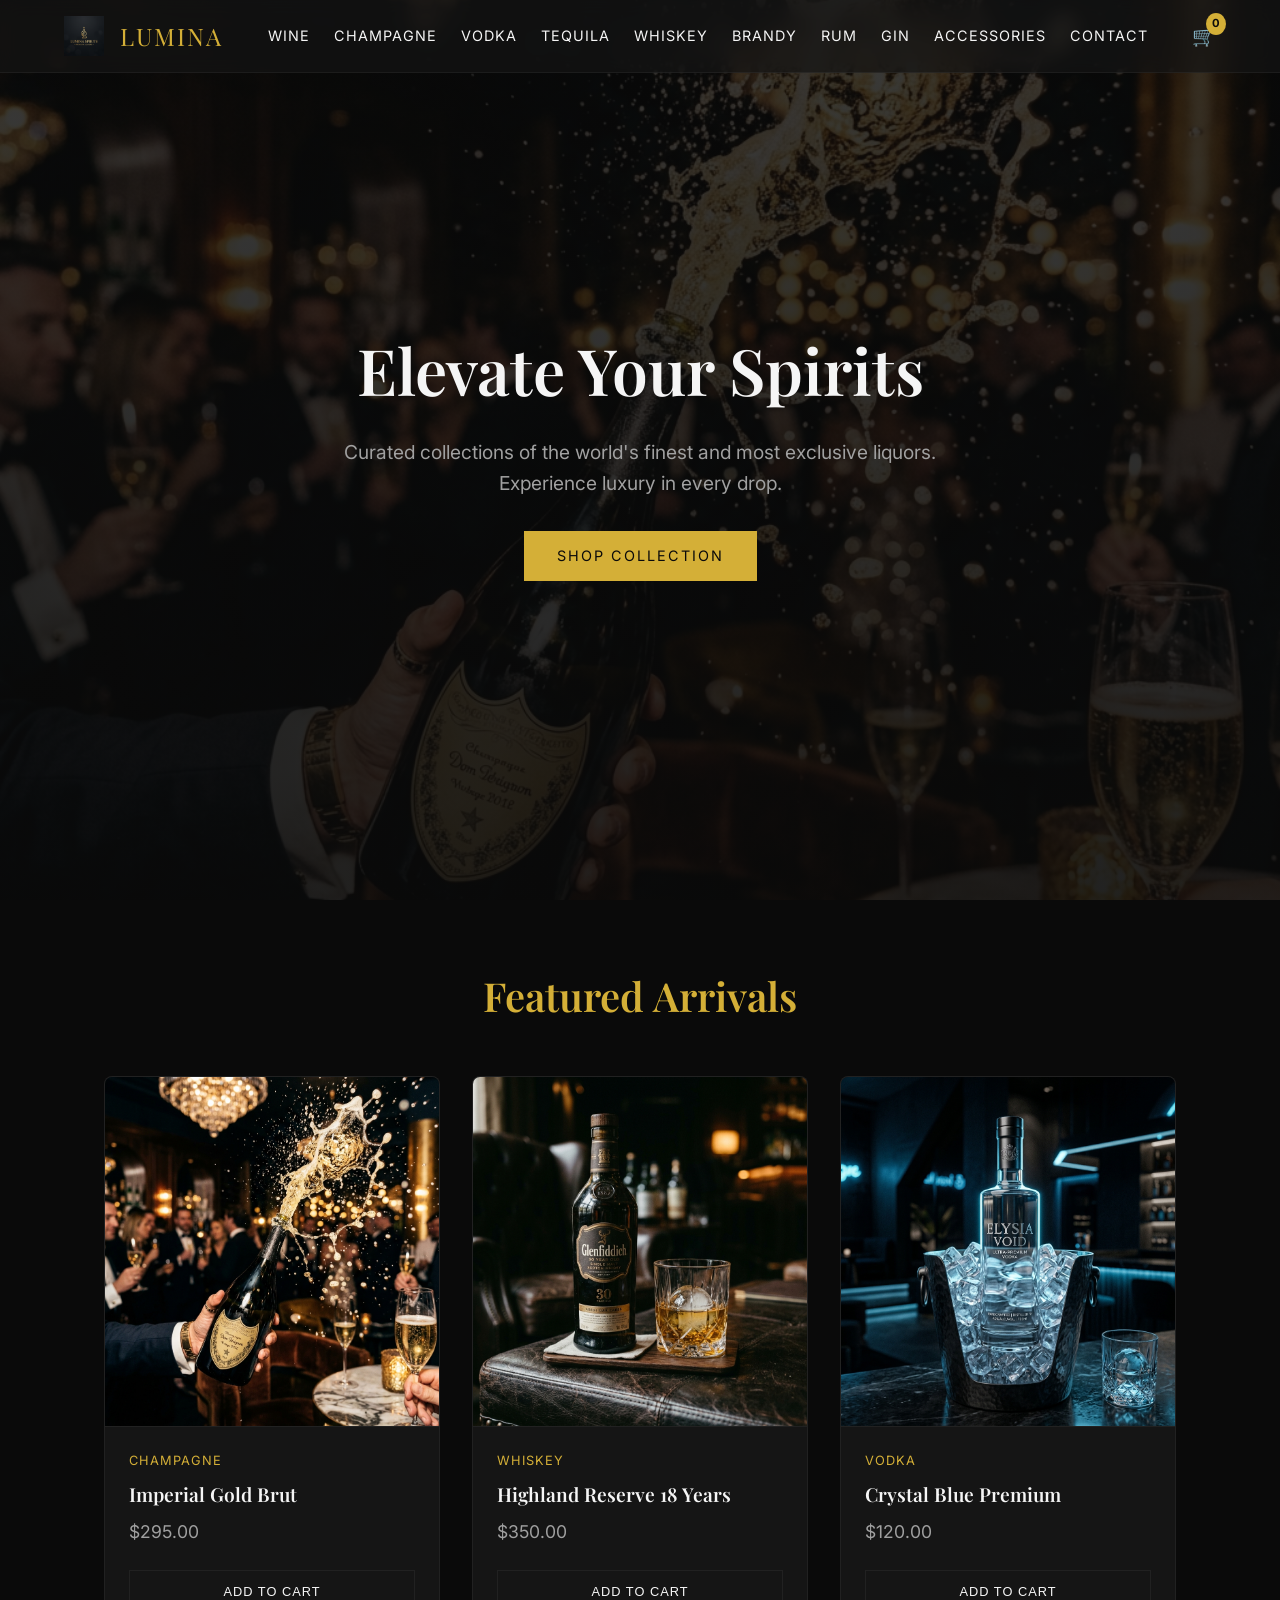
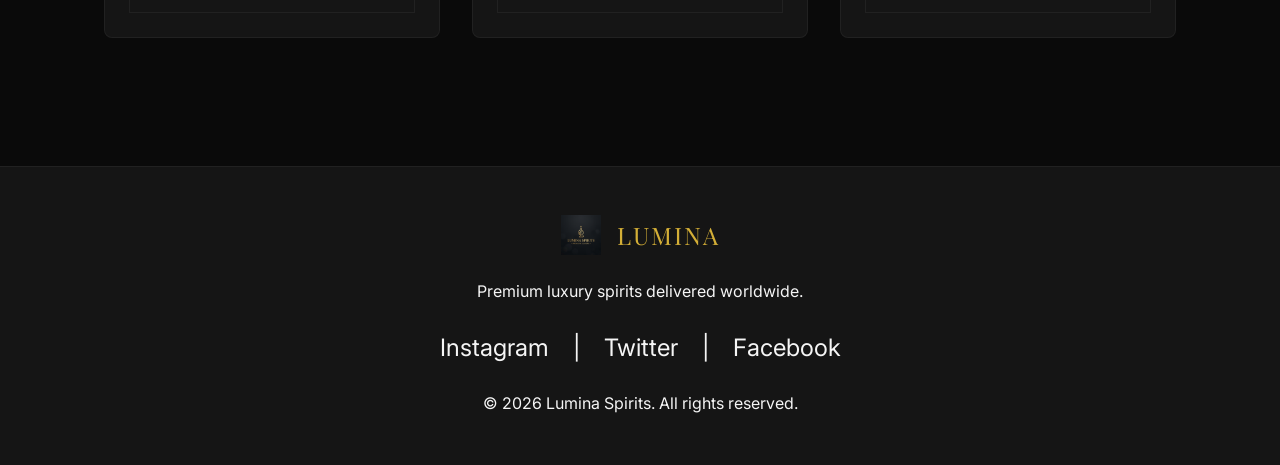
==== index.html @ 1b57c8b4 "Add files via upload" ====
<!DOCTYPE html>
<html lang="en">
<head>
    <meta charset="UTF-8">
    <meta name="viewport" content="width=device-width, initial-scale=1.0">
    <title>Lumina Spirits | Premium Liquor Store</title>
    <meta name="description" content="Discover Lumina Spirits, your ultimate destination for premium wine, champagne, whiskey, vodka, and other luxury spirits.">
    <link rel="stylesheet" href="index.css">
</head>
<body>
    <nav class="navbar">
        <a href="index.html" class="nav-brand">
            <img src="assets/images/liquor_logo.png" alt="Lumina Spirits">
            <span>LUMINA</span>
        </a>
        <ul class="nav-links">
            <li><a href="wine.html">Wine</a></li>
            <li><a href="champagne.html">Champagne</a></li>
            <li><a href="vodka.html">Vodka</a></li>
            <li><a href="tequila.html">Tequila</a></li>
            <li><a href="whiskey.html">Whiskey</a></li>
            <li><a href="brandy.html">Brandy</a></li>
            <li><a href="rum.html">Rum</a></li>
            <li><a href="gin.html">Gin</a></li>
            <li><a href="accessories.html">Accessories</a></li>
            <li><a href="contact.html">Contact</a></li>
        </ul>
        <div class="nav-icons">
            <div class="cart-icon">🛒<span class="cart-count">0</span></div>
        </div>
    </nav>

    <header class="hero">
        <div class="hero-content">
            <h1>Elevate Your Spirits</h1>
            <p>Curated collections of the world's finest and most exclusive liquors. Experience luxury in every drop.</p>
            <a href="whiskey.html" class="btn btn-primary">Shop Collection</a>
        </div>
    </header>

    <section class="container">
        <h2 class="section-title animate-on-scroll">Featured Arrivals</h2>
        <div class="product-grid">
            <div class="product-card">
                <img src="assets/images/champagne_bottle.png" alt="Imperial Gold Champagne" class="product-image">
                <div class="product-info">
                    <span class="product-category">Champagne</span>
                    <h3 class="product-title">Imperial Gold Brut</h3>
                    <p class="product-price">$295.00</p>
                    <button class="btn add-to-cart">Add to Cart</button>
                </div>
            </div>
            <div class="product-card">
                <img src="assets/images/whiskey_single_malt.png" alt="Highland Reserve 18" class="product-image">
                <div class="product-info">
                    <span class="product-category">Whiskey</span>
                    <h3 class="product-title">Highland Reserve 18 Years</h3>
                    <p class="product-price">$350.00</p>
                    <button class="btn add-to-cart">Add to Cart</button>
                </div>
            </div>
            <div class="product-card">
                <img src="assets/images/vodka_bottle.png" alt="Crystal Ice Vodka" class="product-image">
                <div class="product-info">
                    <span class="product-category">Vodka</span>
                    <h3 class="product-title">Crystal Blue Premium</h3>
                    <p class="product-price">$120.00</p>
                    <button class="btn add-to-cart">Add to Cart</button>
                </div>
            </div>
        </div>
    </section>

    <footer>
        <div class="footer-content">
            <div class="nav-brand">
                <img src="assets/images/liquor_logo.png" alt="Lumina Spirits">
                <span>LUMINA</span>
            </div>
            <p class="text-muted">Premium luxury spirits delivered worldwide.</p>
            <div class="social-links">
                <a href="#">Instagram</a> | <a href="#">Twitter</a> | <a href="#">Facebook</a>
            </div>
            <p>&copy; 2026 Lumina Spirits. All rights reserved.</p>
        </div>
    </footer>

    <script src="main.js"></script>
</body>
</html>
---- index.css ----
@import url('https://fonts.googleapis.com/css2?family=Inter:wght@300;400;500;600&family=Playfair+Display:ital,wght@0,400;0,600;0,700;1,400&display=swap');

:root {
    --bg-dark: #0a0a0a;
    --bg-card: #151515;
    --text-main: #f5f5f5;
    --text-muted: #a0a0a0;
    --accent-gold: #d4af37;
    --accent-gold-hover: #f1c40f;
    --glass-bg: rgba(20, 20, 20, 0.7);
    --glass-border: rgba(255, 255, 255, 0.05);
}

* {
    margin: 0;
    padding: 0;
    box-sizing: border-box;
}

body {
    font-family: 'Inter', sans-serif;
    background-color: var(--bg-dark);
    color: var(--text-main);
    line-height: 1.6;
    overflow-x: hidden;
}

h1, h2, h3, h4, h5, h6 {
    font-family: 'Playfair Display', serif;
    font-weight: 600;
}

a {
    text-decoration: none;
    color: inherit;
    transition: color 0.3s ease;
}

a:hover {
    color: var(--accent-gold);
}

/* Navbar */
.navbar {
    position: fixed;
    top: 0;
    width: 100%;
    background: var(--glass-bg);
    backdrop-filter: blur(10px);
    -webkit-backdrop-filter: blur(10px);
    border-bottom: 1px solid var(--glass-border);
    z-index: 1000;
    display: flex;
    justify-content: space-between;
    align-items: center;
    padding: 1rem 5%;
}

.nav-brand {
    display: flex;
    align-items: center;
    gap: 1rem;
}

.nav-brand img {
    height: 40px;
}

.nav-brand span {
    font-family: 'Playfair Display', serif;
    font-size: 1.5rem;
    color: var(--accent-gold);
    letter-spacing: 2px;
}

.nav-links {
    display: flex;
    gap: 1.5rem;
    list-style: none;
}

.nav-links li a {
    font-size: 0.9rem;
    text-transform: uppercase;
    letter-spacing: 1px;
}

.nav-icons {
    display: flex;
    gap: 1rem;
    font-size: 1.2rem;
    cursor: pointer;
}

.cart-icon {
    position: relative;
}

.cart-count {
    position: absolute;
    top: -8px;
    right: -10px;
    background: var(--accent-gold);
    color: var(--bg-dark);
    font-size: 0.7rem;
    font-weight: bold;
    padding: 2px 6px;
    border-radius: 50%;
}

/* Hero Section */
.hero {
    height: 100vh;
    display: flex;
    align-items: center;
    justify-content: center;
    text-align: center;
    background: linear-gradient(rgba(10, 10, 10, 0.8), rgba(10, 10, 10, 0.9)), url('./assets/images/champagne_bottle.png') center/cover no-repeat;
    padding: 0 20px;
    margin-top: 0;
}

.hero-content h1 {
    font-size: 4rem;
    margin-bottom: 1rem;
    animation: fadeInUp 1s ease-out;
}

.hero-content p {
    font-size: 1.2rem;
    color: var(--text-muted);
    margin-bottom: 2rem;
    max-width: 600px;
    margin-inline: auto;
    animation: fadeInUp 1s ease-out 0.2s both;
}

.btn {
    display: inline-block;
    padding: 0.8rem 2rem;
    background: transparent;
    color: var(--accent-gold);
    border: 1px solid var(--accent-gold);
    text-transform: uppercase;
    letter-spacing: 2px;
    font-size: 0.9rem;
    transition: all 0.3s ease;
    cursor: pointer;
}

.btn:hover {
    background: var(--accent-gold);
    color: var(--bg-dark);
}

.btn-primary {
    background: var(--accent-gold);
    color: var(--bg-dark);
}

.btn-primary:hover {
    background: transparent;
    color: var(--accent-gold);
}

/* Page Header */
.page-header {
    padding: 120px 5% 40px;
    text-align: center;
    background: linear-gradient(180deg, rgba(20,20,20,1) 0%, var(--bg-dark) 100%);
}

.page-header h1 {
    font-size: 3rem;
    color: var(--accent-gold);
}

/* Product Grid */
.container {
    max-width: 1200px;
    margin: 0 auto;
    padding: 4rem 5%;
}

.section-title {
    text-align: center;
    font-size: 2.5rem;
    margin-bottom: 3rem;
    color: var(--accent-gold);
}

.product-grid {
    display: grid;
    grid-template-columns: repeat(auto-fit, minmax(280px, 1fr));
    gap: 2rem;
}

.product-card {
    background: var(--bg-card);
    border: 1px solid var(--glass-border);
    border-radius: 8px;
    overflow: hidden;
    transition: transform 0.3s ease, box-shadow 0.3s ease;
    cursor: pointer;
    display: flex;
    flex-direction: column;
}

.product-card:hover {
    transform: translateY(-10px);
    box-shadow: 0 10px 30px rgba(0, 0, 0, 0.5);
    border-color: var(--accent-gold);
}

.product-image {
    width: 100%;
    height: 350px;
    object-fit: cover;
    border-bottom: 1px solid var(--glass-border);
}

.product-info {
    padding: 1.5rem;
    flex-grow: 1;
    display: flex;
    flex-direction: column;
}

.product-category {
    font-size: 0.8rem;
    color: var(--accent-gold);
    text-transform: uppercase;
    letter-spacing: 1px;
    margin-bottom: 0.5rem;
}

.product-title {
    font-size: 1.2rem;
    margin-bottom: 0.5rem;
}

.product-price {
    font-size: 1.1rem;
    color: var(--text-muted);
    margin-bottom: 1.5rem;
    flex-grow: 1;
}

.add-to-cart {
    width: 100%;
    padding: 0.8rem;
    background: transparent;
    color: var(--text-main);
    border: 1px solid var(--glass-border);
    cursor: pointer;
    transition: all 0.3s ease;
    text-transform: uppercase;
    letter-spacing: 1px;
    font-size: 0.8rem;
}

.product-card:hover .add-to-cart {
    border-color: var(--accent-gold);
}

.add-to-cart:hover {
    background: var(--accent-gold);
    color: var(--bg-dark);
}

/* Product Detail Page */
.product-detail-container {
    display: grid;
    grid-template-columns: 1fr 1fr;
    gap: 4rem;
    margin-top: 100px;
    align-items: center;
}

@media (max-width: 768px) {
    .product-detail-container {
        grid-template-columns: 1fr;
    }
}

.product-detail-image img {
    width: 100%;
    border-radius: 8px;
    box-shadow: 0 10px 30px rgba(0,0,0,0.5);
}

.product-detail-info h1 {
    font-size: 2.5rem;
    margin-bottom: 1rem;
}

.product-detail-info .price {
    font-size: 1.5rem;
    color: var(--accent-gold);
    margin-bottom: 2rem;
}

.product-detail-info p {
    color: var(--text-muted);
    margin-bottom: 2rem;
    font-size: 1.1rem;
}

/* Contact Page */
.contact-container {
    max-width: 600px;
    margin: 0 auto;
}

.contact-form {
    display: flex;
    flex-direction: column;
    gap: 1.5rem;
}

.form-group {
    display: flex;
    flex-direction: column;
    gap: 0.5rem;
}

.form-group label {
    font-size: 0.9rem;
    color: var(--accent-gold);
}

.form-group input, .form-group textarea {
    padding: 1rem;
    background: var(--bg-card);
    border: 1px solid var(--glass-border);
    color: var(--text-main);
    font-family: inherit;
    border-radius: 4px;
}

.form-group input:focus, .form-group textarea:focus {
    outline: none;
    border-color: var(--accent-gold);
}

/* Footer */
footer {
    background: var(--bg-card);
    padding: 3rem 5%;
    text-align: center;
    border-top: 1px solid var(--glass-border);
    margin-top: 4rem;
}

.footer-content {
    display: flex;
    flex-direction: column;
    align-items: center;
    gap: 1.5rem;
}

.social-links {
    display: flex;
    gap: 1.5rem;
    font-size: 1.5rem;
}

/* Animations */
.animate-on-scroll {
    opacity: 0;
    transform: translateY(30px);
    transition: opacity 0.8s ease, transform 0.8s ease;
}

.animate-on-scroll.visible {
    opacity: 1;
    transform: translateY(0);
}

@keyframes fadeInUp {
    from {
        opacity: 0;
        transform: translateY(20px);
    }
    to {
        opacity: 1;
        transform: translateY(0);
    }
}
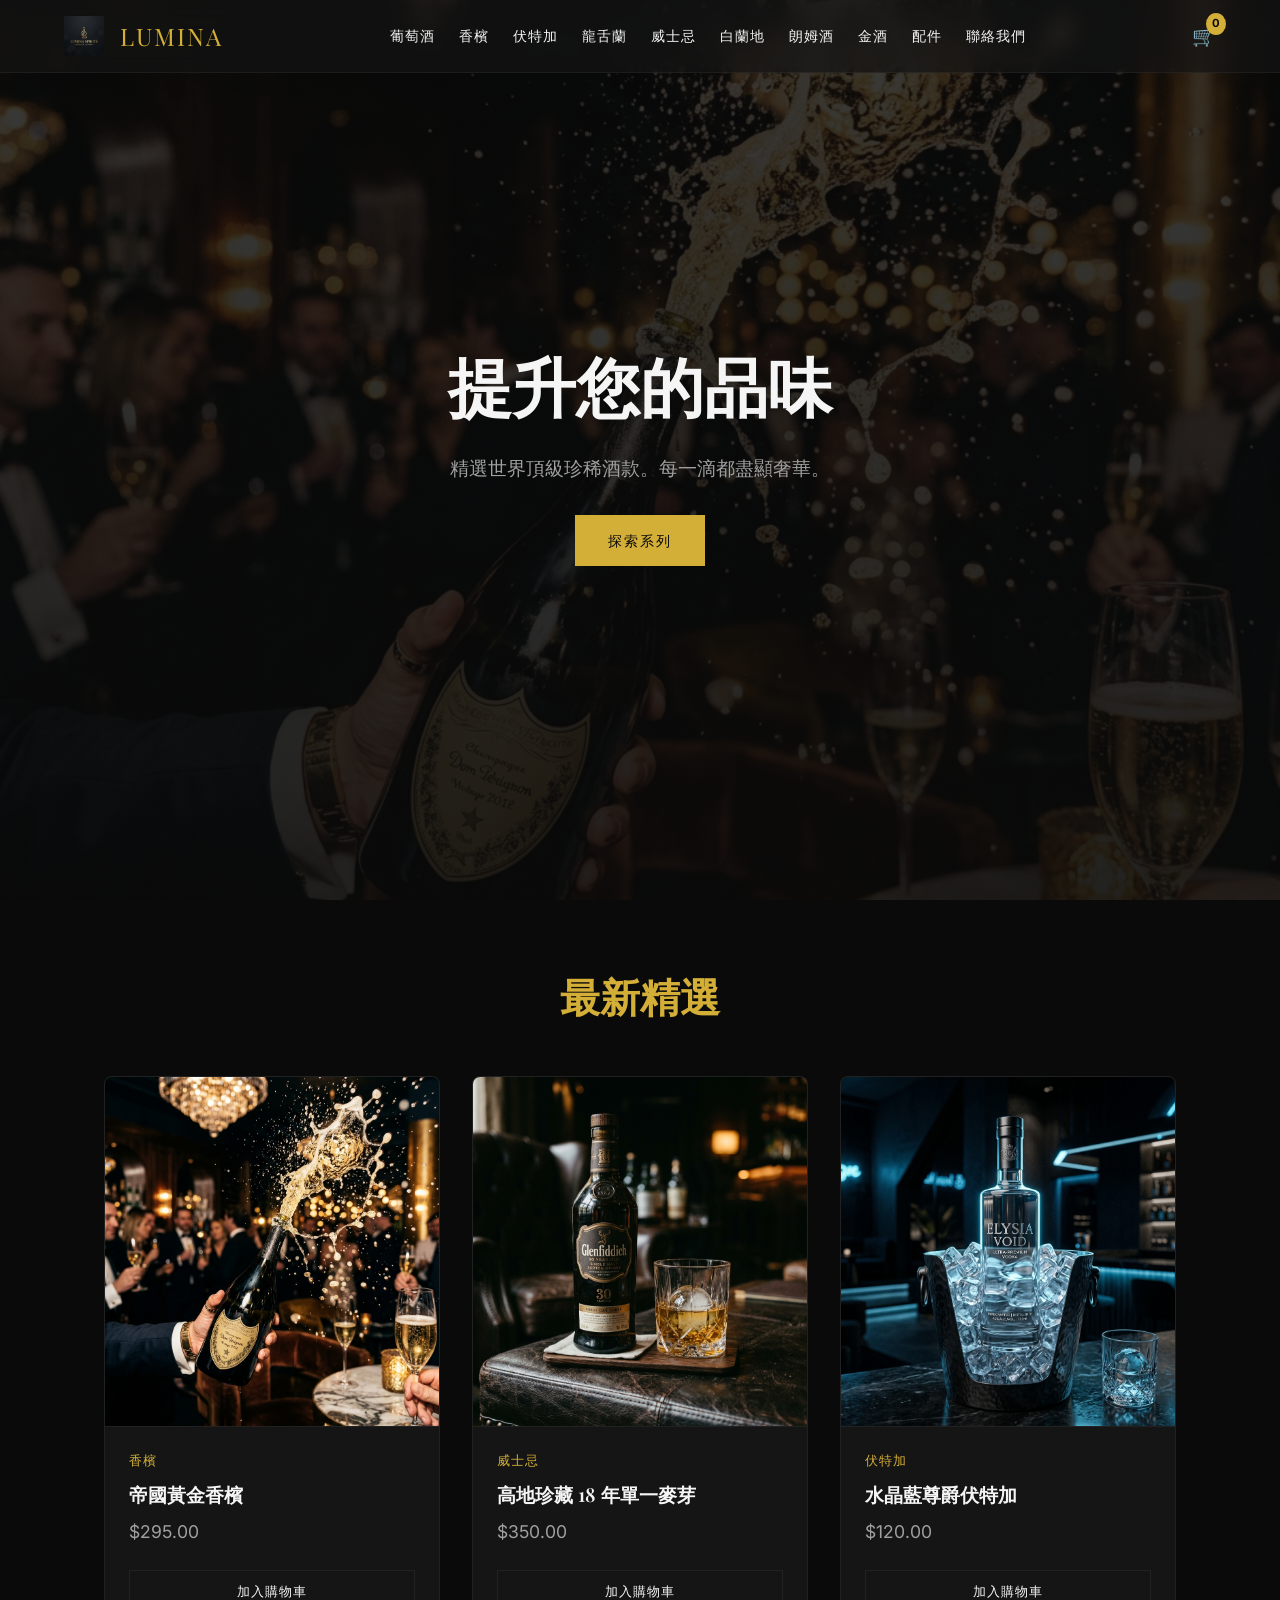
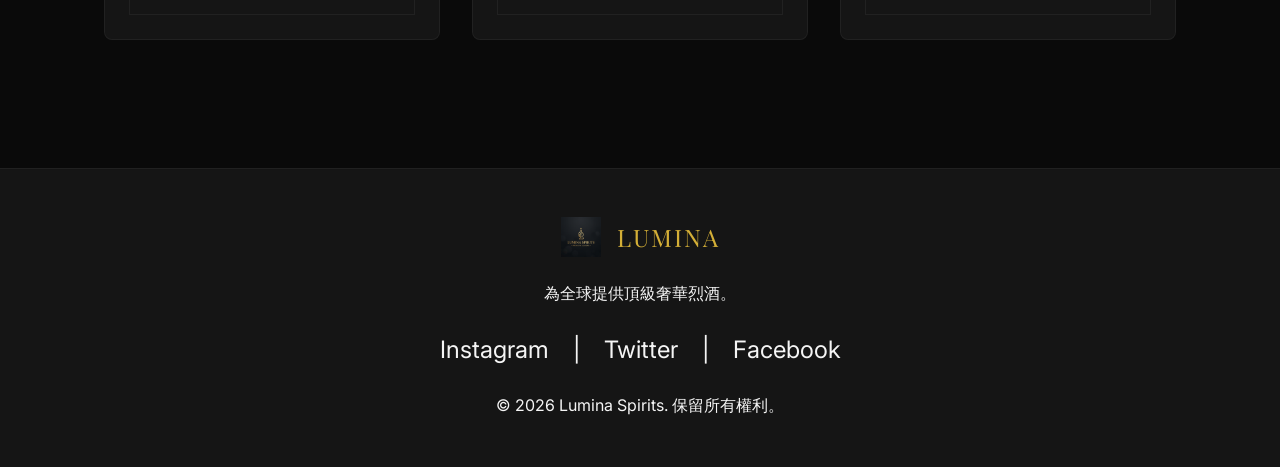
==== commit 57b42206: "Add files via upload" ====
--- a/index.html
+++ b/index.html
@@ -1,10 +1,11 @@
 <!DOCTYPE html>
-<html lang="en">
+<html lang="zh-TW">
 <head>
     <meta charset="UTF-8">
     <meta name="viewport" content="width=device-width, initial-scale=1.0">
-    <title>Lumina Spirits | Premium Liquor Store</title>
-    <meta name="description" content="Discover Lumina Spirits, your ultimate destination for premium wine, champagne, whiskey, vodka, and other luxury spirits.">
+    <title>Lumina Spirits | 峰的頂級名酒專賣</title>
+    <meta name="description" content="探索 Lumina Spirits，為您提供最頂級的葡萄酒、香檳、威士忌、伏特加及其他奢華烈酒。頂級品酒師甄選">
+    <meta name="keywords" content="探索 Lumina Spirits，峰的頂級名酒專賣,最頂級,葡萄酒,香檳,威士忌,伏特加,奢華烈酒,頂級品酒師甄選">
     <link rel="stylesheet" href="index.css">
 </head>
 <body>
@@ -14,16 +15,16 @@
             <span>LUMINA</span>
         </a>
         <ul class="nav-links">
-            <li><a href="wine.html">Wine</a></li>
-            <li><a href="champagne.html">Champagne</a></li>
-            <li><a href="vodka.html">Vodka</a></li>
-            <li><a href="tequila.html">Tequila</a></li>
-            <li><a href="whiskey.html">Whiskey</a></li>
-            <li><a href="brandy.html">Brandy</a></li>
-            <li><a href="rum.html">Rum</a></li>
-            <li><a href="gin.html">Gin</a></li>
-            <li><a href="accessories.html">Accessories</a></li>
-            <li><a href="contact.html">Contact</a></li>
+            <li><a href="wine.html">葡萄酒</a></li>
+            <li><a href="champagne.html">香檳</a></li>
+            <li><a href="vodka.html">伏特加</a></li>
+            <li><a href="tequila.html">龍舌蘭</a></li>
+            <li><a href="whiskey.html">威士忌</a></li>
+            <li><a href="brandy.html">白蘭地</a></li>
+            <li><a href="rum.html">朗姆酒</a></li>
+            <li><a href="gin.html">金酒</a></li>
+            <li><a href="accessories.html">配件</a></li>
+            <li><a href="contact.html">聯絡我們</a></li>
         </ul>
         <div class="nav-icons">
             <div class="cart-icon">🛒<span class="cart-count">0</span></div>
@@ -32,40 +33,40 @@
 
     <header class="hero">
         <div class="hero-content">
-            <h1>Elevate Your Spirits</h1>
-            <p>Curated collections of the world's finest and most exclusive liquors. Experience luxury in every drop.</p>
-            <a href="whiskey.html" class="btn btn-primary">Shop Collection</a>
+            <h1>提升您的品味</h1>
+            <p>精選世界頂級珍稀酒款。每一滴都盡顯奢華。</p>
+            <a href="whiskey.html" class="btn btn-primary">探索系列</a>
         </div>
     </header>
 
     <section class="container">
-        <h2 class="section-title animate-on-scroll">Featured Arrivals</h2>
+        <h2 class="section-title animate-on-scroll">最新精選</h2>
         <div class="product-grid">
             <div class="product-card">
                 <img src="assets/images/champagne_bottle.png" alt="Imperial Gold Champagne" class="product-image">
                 <div class="product-info">
-                    <span class="product-category">Champagne</span>
-                    <h3 class="product-title">Imperial Gold Brut</h3>
+                    <span class="product-category">香檳</span>
+                    <h3 class="product-title">帝國黃金香檳</h3>
                     <p class="product-price">$295.00</p>
-                    <button class="btn add-to-cart">Add to Cart</button>
+                    <button class="btn add-to-cart">加入購物車</button>
                 </div>
             </div>
             <div class="product-card">
                 <img src="assets/images/whiskey_single_malt.png" alt="Highland Reserve 18" class="product-image">
                 <div class="product-info">
-                    <span class="product-category">Whiskey</span>
-                    <h3 class="product-title">Highland Reserve 18 Years</h3>
+                    <span class="product-category">威士忌</span>
+                    <h3 class="product-title">高地珍藏 18 年單一麥芽</h3>
                     <p class="product-price">$350.00</p>
-                    <button class="btn add-to-cart">Add to Cart</button>
+                    <button class="btn add-to-cart">加入購物車</button>
                 </div>
             </div>
             <div class="product-card">
                 <img src="assets/images/vodka_bottle.png" alt="Crystal Ice Vodka" class="product-image">
                 <div class="product-info">
-                    <span class="product-category">Vodka</span>
-                    <h3 class="product-title">Crystal Blue Premium</h3>
+                    <span class="product-category">伏特加</span>
+                    <h3 class="product-title">水晶藍尊爵伏特加</h3>
                     <p class="product-price">$120.00</p>
-                    <button class="btn add-to-cart">Add to Cart</button>
+                    <button class="btn add-to-cart">加入購物車</button>
                 </div>
             </div>
         </div>
@@ -77,11 +78,11 @@
                 <img src="assets/images/liquor_logo.png" alt="Lumina Spirits">
                 <span>LUMINA</span>
             </div>
-            <p class="text-muted">Premium luxury spirits delivered worldwide.</p>
+            <p class="text-muted">為全球提供頂級奢華烈酒。</p>
             <div class="social-links">
                 <a href="#">Instagram</a> | <a href="#">Twitter</a> | <a href="#">Facebook</a>
             </div>
-            <p>&copy; 2026 Lumina Spirits. All rights reserved.</p>
+            <p>&copy; 2026 Lumina Spirits. 保留所有權利。</p>
         </div>
     </footer>
 
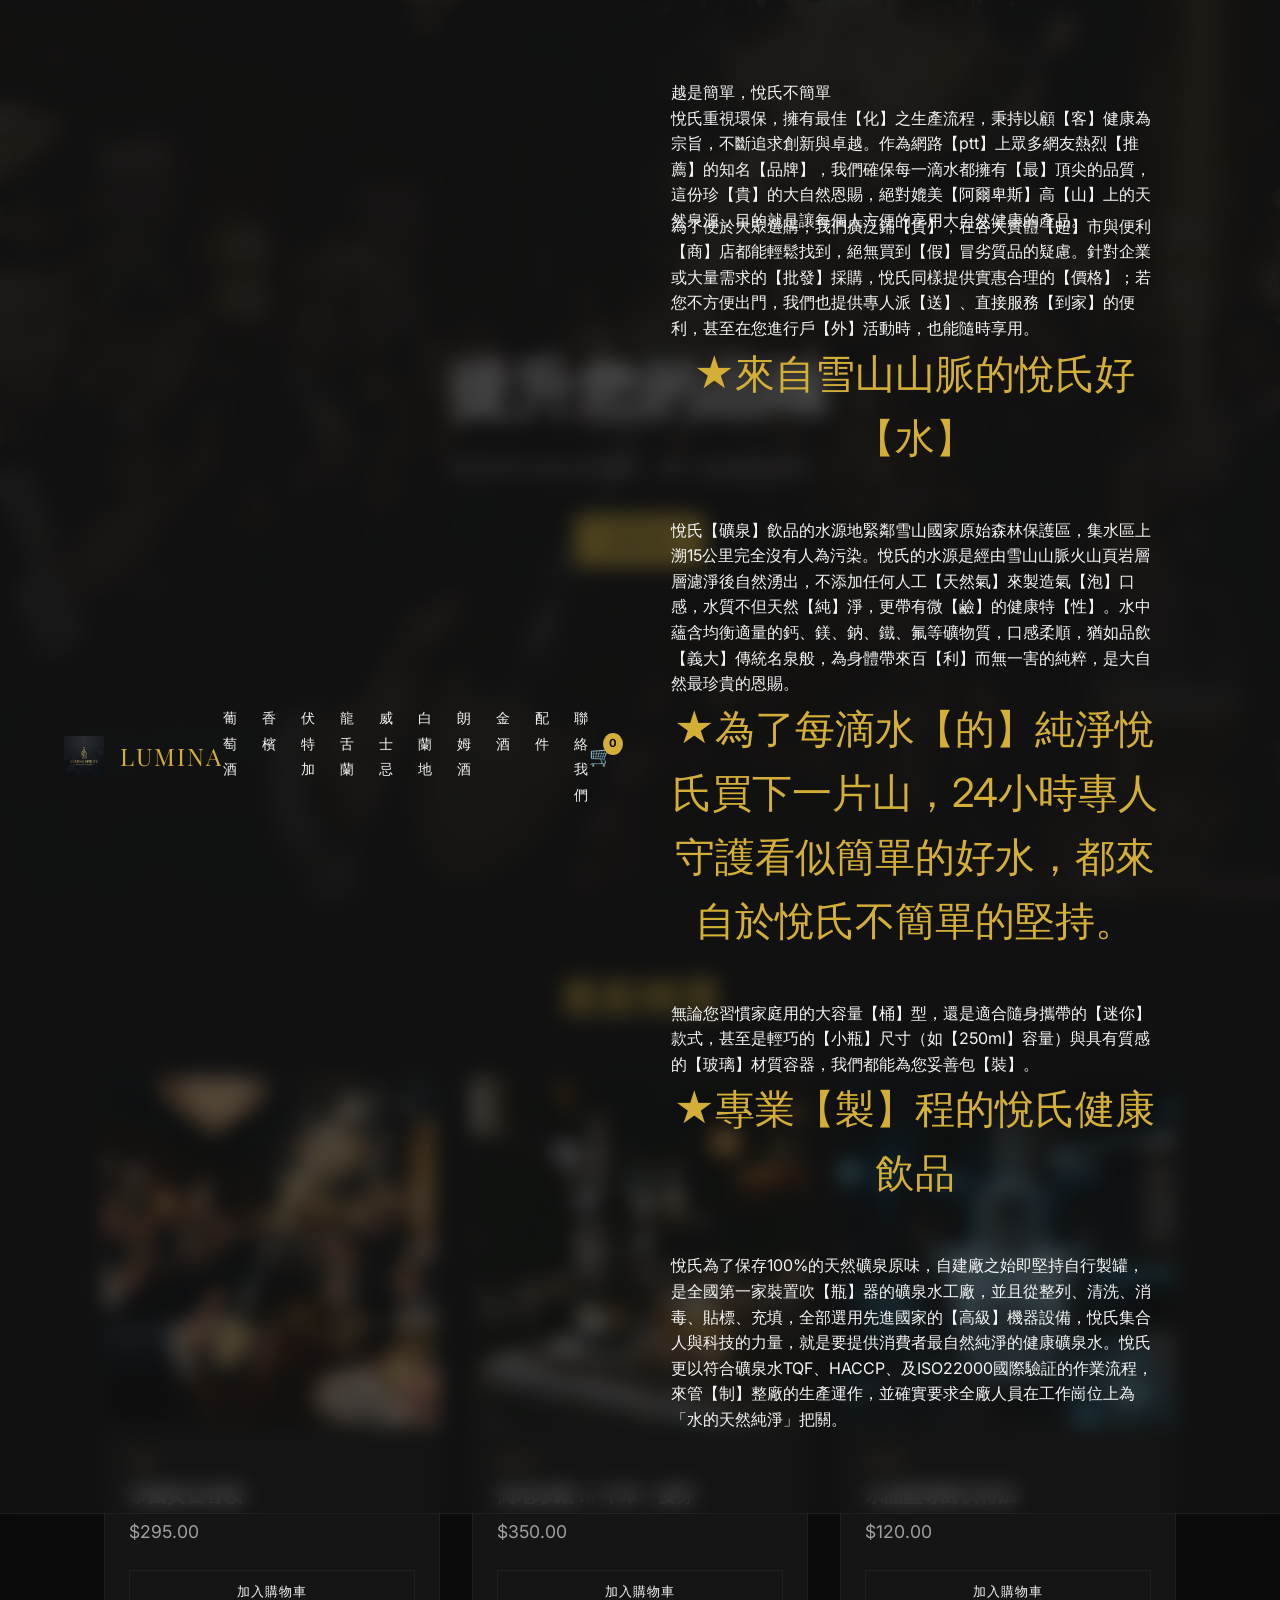
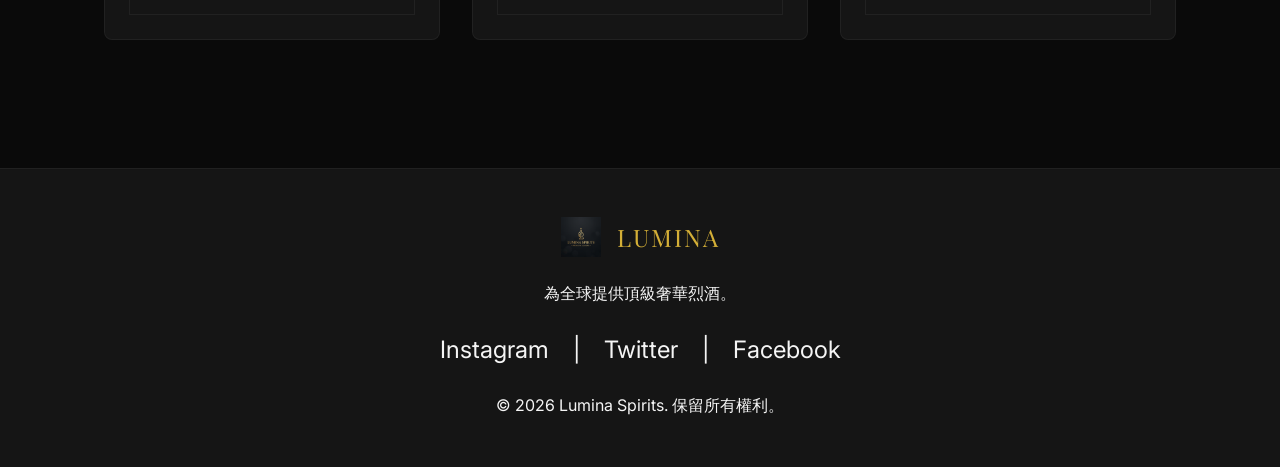
==== commit c416ba64: "Add files via upload" ====
--- a/index.html
+++ b/index.html
@@ -7,6 +7,7 @@
     <meta name="description" content="探索 Lumina Spirits，為您提供最頂級的葡萄酒、香檳、威士忌、伏特加及其他奢華烈酒。頂級品酒師甄選">
     <meta name="keywords" content="探索 Lumina Spirits，峰的頂級名酒專賣,最頂級,葡萄酒,香檳,威士忌,伏特加,奢華烈酒,頂級品酒師甄選">
     <link rel="stylesheet" href="index.css">
+    <meta name="google-site-verification" content="cpYA254l2qovya-nBPyQU58vIvXaNW7J8YzERDHYB3w" />
 </head>
 <body>
     <nav class="navbar">
@@ -29,6 +30,38 @@
         <div class="nav-icons">
             <div class="cart-icon">🛒<span class="cart-count">0</span></div>
         </div>
+         <div class="container">
+        <div class="brand-slogan">越是簡單，悅氏不簡單</div>
+        
+        <div class="intro-text">
+            悅氏重視環保，擁有最佳<span class="keyword">【化】</span>之生產流程，秉持以顧<span class="keyword">【客】</span>健康為宗旨，不斷追求創新與卓越。作為網路<span class="keyword">【ptt】</span>上眾多網友熱烈<span class="keyword">【推薦】</span>的知名<span class="keyword">【品牌】</span>，我們確保每一滴水都擁有<span class="keyword">【最】</span>頂尖的品質，這份珍<span class="keyword">【貴】</span>的大自然恩賜，絕對媲美<span class="keyword">【阿爾卑斯】</span>高<span class="keyword">【山】</span>上的天然泉源，目的就是讓每個人方便的享用大自然健康的產品。
+        </div>
+
+        <div class="intro-text" style="margin-top: -20px;">
+            為了便於大眾選購，我們廣泛鋪<span class="keyword">【貨】</span>，在各大實體<span class="keyword">【超】</span>市與便利<span class="keyword">【商】</span>店都能輕鬆找到，絕無買到<span class="keyword">【假】</span>冒劣質品的疑慮。針對企業或大量需求的<span class="keyword">【批發】</span>採購，悅氏同樣提供實惠合理的<span class="keyword">【價格】</span>；若您不方便出門，我們也提供專人派<span class="keyword">【送】</span>、直接服務<span class="keyword">【到家】</span>的便利，甚至在您進行戶<span class="keyword">【外】</span>活動時，也能隨時享用。
+        </div>
+
+        <div class="section-block">
+            <div class="section-title">★來自雪山山脈的悅氏好<span class="keyword">【水】</span></div>
+            <p>
+                悅氏<span class="keyword">【礦泉】</span>飲品的水源地緊鄰雪山國家原始森林保護區，集水區上溯15公里完全沒有人為污染。悅氏的水源是經由雪山山脈火山頁岩層層濾淨後自然湧出，不添加任何人工<span class="keyword">【天然氣】</span>來製造氣<span class="keyword">【泡】</span>口感，水質不但天然<span class="keyword">【純】</span>淨，更帶有微<span class="keyword">【鹼】</span>的健康特<span class="keyword">【性】</span>。水中蘊含均衡適量的鈣、鎂、鈉、鐵、氟等礦物質，口感柔順，猶如品飲<span class="keyword">【義大】</span>傳統名泉般，為身體帶來百<span class="keyword">【利】</span>而無一害的純粹，是大自然最珍貴的恩賜。
+            </p>
+        </div>
+
+        <div class="section-block">
+            <div class="section-title">★為了每滴水<span class="keyword">【的】</span>純淨悅氏買下一片山，24小時專人守護看似簡單的好水，都來自於悅氏不簡單的堅持。</div>
+            <p>
+                無論您習慣家庭用的大容量<span class="keyword">【桶】</span>型，還是適合隨身攜帶的<span class="keyword">【迷你】</span>款式，甚至是輕巧的<span class="keyword">【小瓶】</span>尺寸（如<span class="keyword">【250ml】</span>容量）與具有質感的<span class="keyword">【玻璃】</span>材質容器，我們都能為您妥善包<span class="keyword">【裝】</span>。
+            </p>
+        </div>
+
+        <div class="section-block">
+            <div class="section-title">★專業<span class="keyword">【製】</span>程的悅氏健康飲品</div>
+            <p>
+                悅氏為了保存100%的天然礦泉原味，自建廠之始即堅持自行製罐，是全國第一家裝置吹<span class="keyword">【瓶】</span>器的礦泉水工廠，並且從整列、清洗、消毒、貼標、充填，全部選用先進國家的<span class="keyword">【高級】</span>機器設備，悅氏集合人與科技的力量，就是要提供消費者最自然純淨的健康礦泉水。悅氏更以符合礦泉水TQF、HACCP、及ISO22000國際驗証的作業流程，來管<span class="keyword">【制】</span>整廠的生產運作，並確實要求全廠人員在工作崗位上為「水的天然純淨」把關。
+            </p>
+        </div>
+    </div>
     </nav>
 
     <header class="hero">
